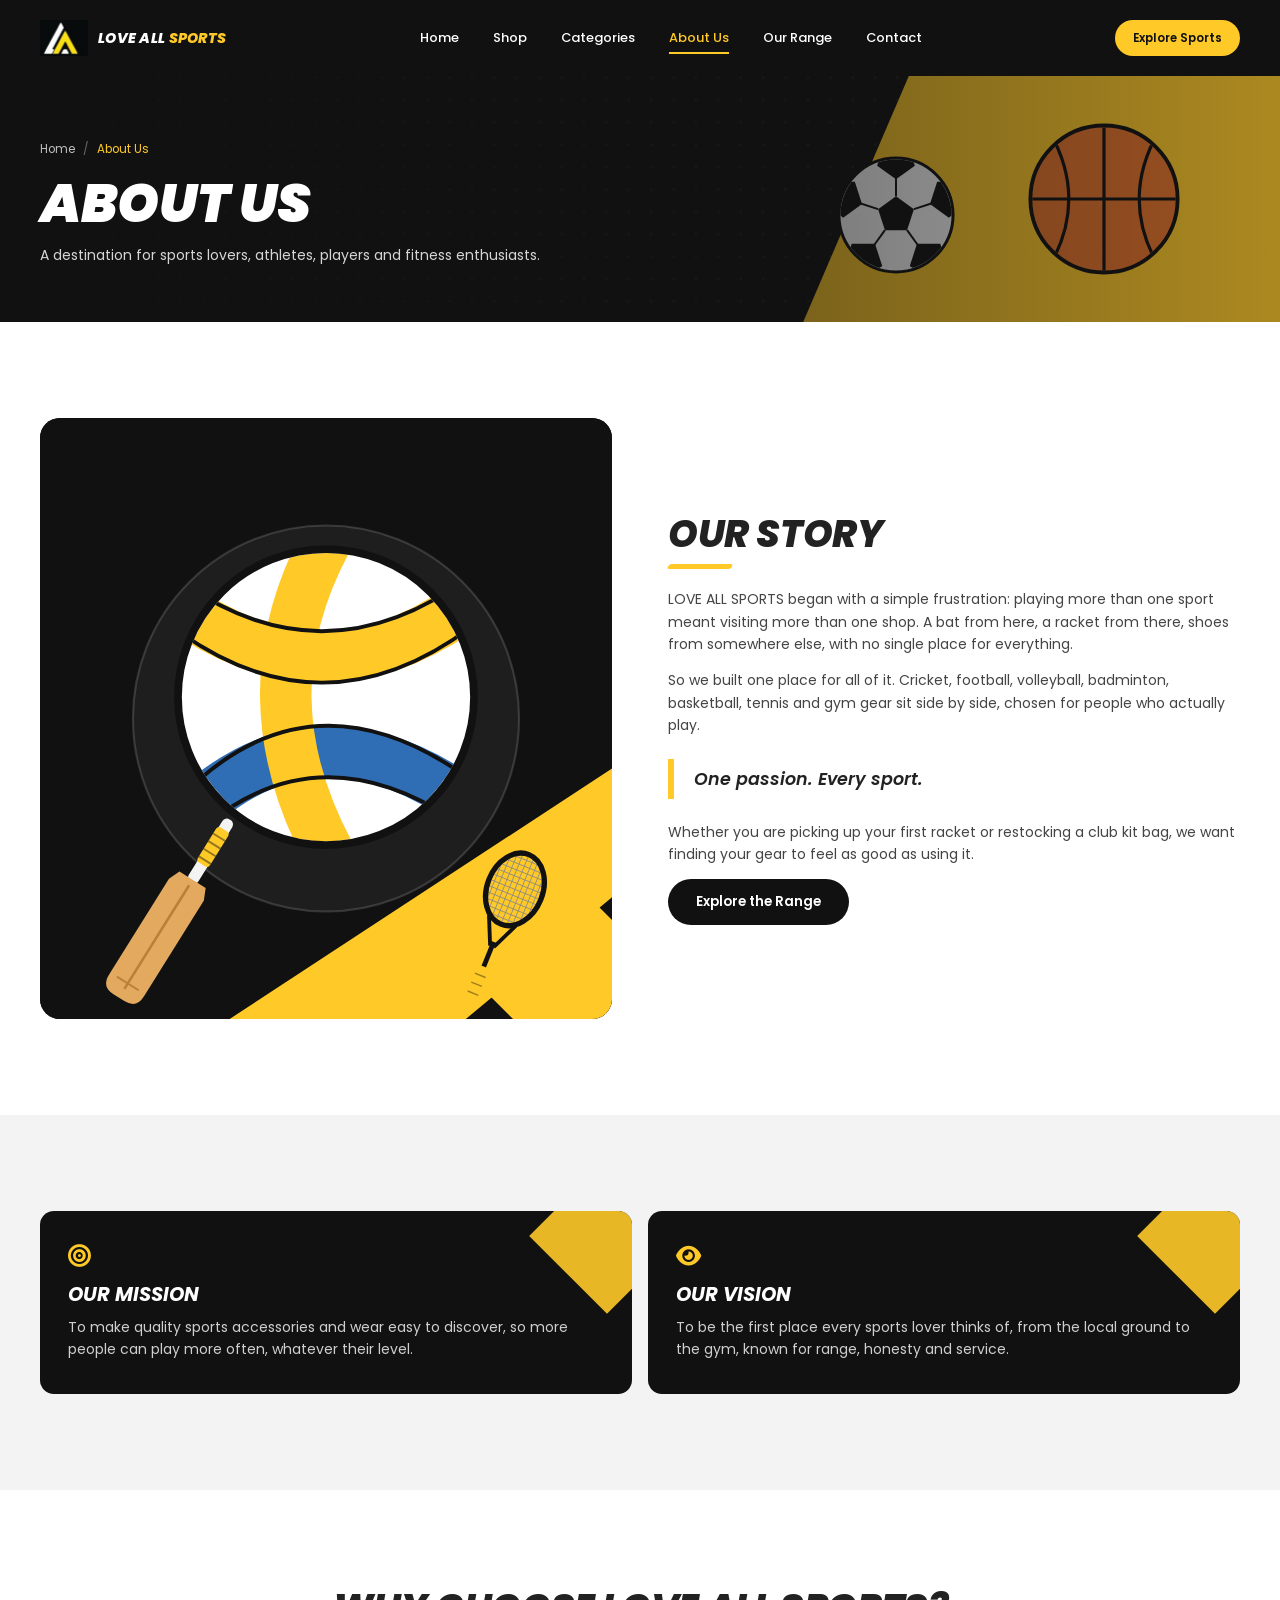
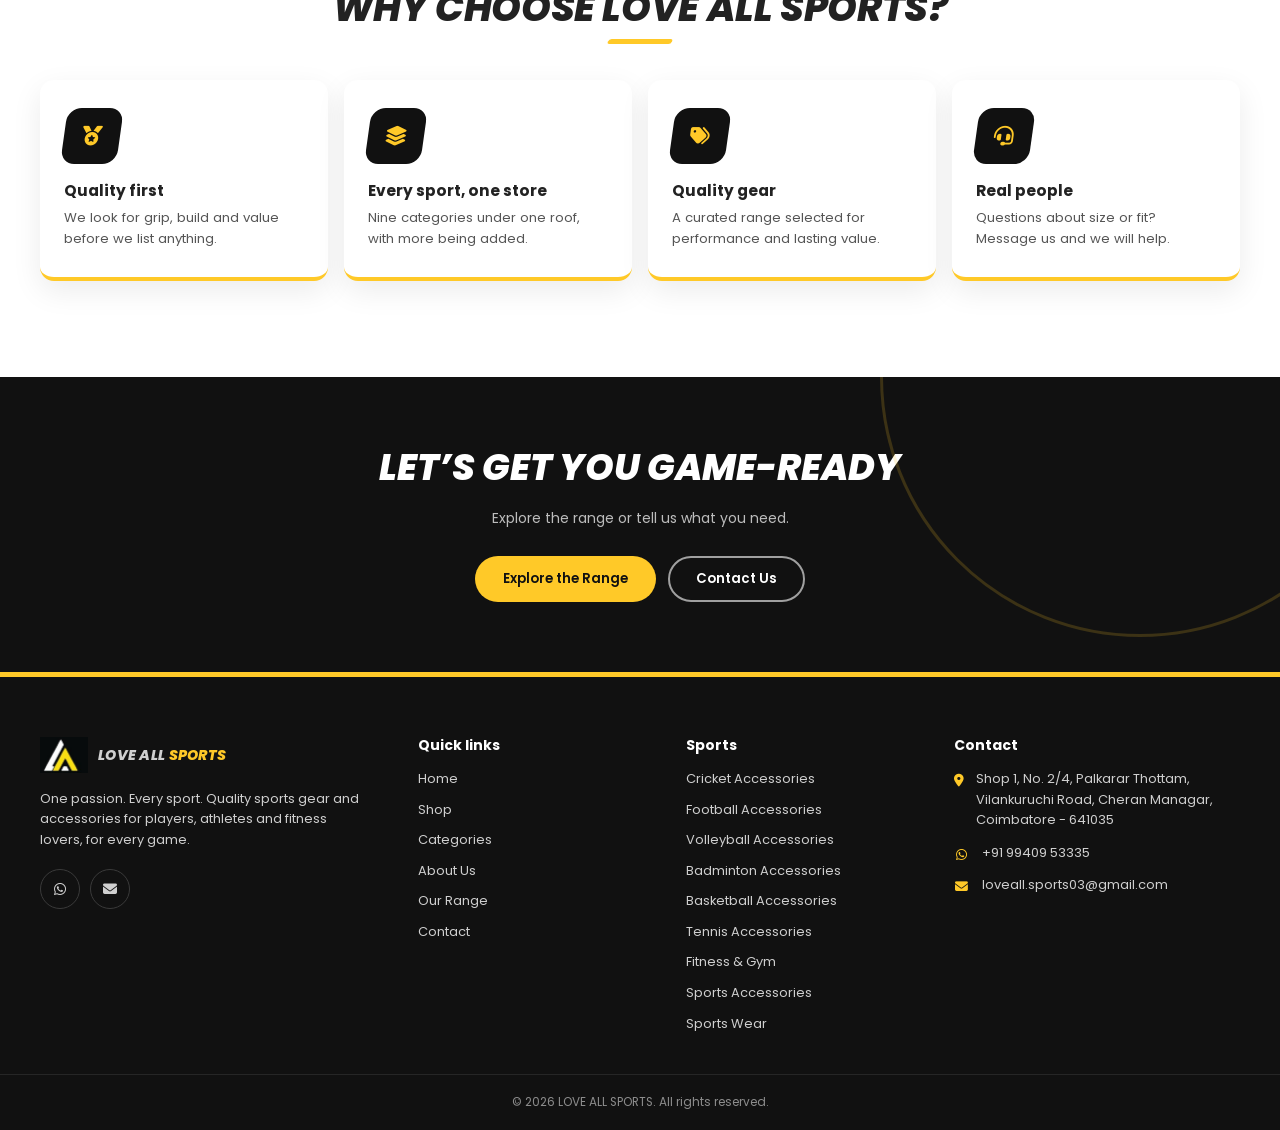
==== pages/about.html @ a9b95781 "first commit" ====
<!DOCTYPE html>
<html lang="en">
<head>
<meta charset="UTF-8">
<meta name="viewport" content="width=device-width, initial-scale=1, viewport-fit=cover">
<title>About Us | LOVE ALL SPORTS</title>
<meta name="description" content="LOVE ALL SPORTS is a destination for sports lovers, athletes and fitness enthusiasts. Learn our story, mission and vision.">
<meta name="theme-color" content="#111111">
<meta property="og:title" content="About Us | LOVE ALL SPORTS">
<meta property="og:description" content="LOVE ALL SPORTS is a destination for sports lovers, athletes and fitness enthusiasts. Learn our story, mission and vision.">
<meta property="og:type" content="website">
<link rel="icon" type="image/png" href="../assets/icons/favicon.png">
<link rel="preconnect" href="https://fonts.googleapis.com">
<link rel="preconnect" href="https://fonts.gstatic.com" crossorigin>
<link href="https://fonts.googleapis.com/css2?family=Poppins:ital,wght@0,400;0,500;0,600;0,700;0,800;0,900;1,700;1,800;1,900&display=swap" rel="stylesheet">
<link rel="stylesheet" href="https://cdnjs.cloudflare.com/ajax/libs/font-awesome/6.5.1/css/all.min.css" crossorigin="anonymous" referrerpolicy="no-referrer">
<link rel="stylesheet" href="../css/style.css">
<link rel="stylesheet" href="../css/pages.css">
<link rel="stylesheet" href="../css/responsive.css">
<script>document.documentElement.classList.add('js');</script>
</head>
<body data-root="../" data-page="about">
<a class="skip-link" href="#main">Skip to content</a>
<header class="site-header" id="header">
  <div class="container nav-wrap">
    <a class="logo" href="../index.html" aria-label="LOVE ALL SPORTS home"><img src="../assets/images/logo/logo-mark.png" alt="" width="48" height="36"><span class="logo-text">LOVE ALL <b>SPORTS</b></span></a>
    <nav class="main-nav" id="mainNav" aria-label="Main navigation"><ul>
      <li><a href="../index.html">Home</a></li>
      <li><a href="../pages/products.html">Shop</a></li>
      <li><a href="../pages/categories.html">Categories</a></li>
      <li><a href="../pages/about.html" class="active" aria-current="page">About Us</a></li>
      <li><a href="../index.html#offers">Our Range</a></li>
      <li><a href="../pages/contact.html">Contact</a></li>
    </ul></nav>
    <div class="nav-actions">
      <a class="btn btn-primary btn-sm nav-cta" href="../pages/products.html">Explore Sports</a>
      <button class="hamburger" id="navToggle" aria-label="Toggle menu" aria-expanded="false" aria-controls="mainNav"><span></span><span></span><span></span></button>
    </div>
  </div>
</header>
<main id="main">
<section class="page-banner">
  <div class="container">
    <ol class="breadcrumb" aria-label="Breadcrumb"><li><a href="../index.html">Home</a></li><li><span aria-current="page">About Us</span></li></ol>
    <h1>About Us</h1>
    <p>A destination for sports lovers, athletes, players and fitness enthusiasts.</p>
  </div>
</section>
<section class="section">
  <div class="container split">
    <div class="split-media reveal"><img src="../assets/images/banners/about.svg" alt="Sports accessories illustration" width="800" height="840"></div>
    <div class="split-text story reveal">
      <h2 class="section-title">Our story</h2>
      <p>LOVE ALL SPORTS began with a simple frustration: playing more than one sport meant visiting more than one shop. A bat from here, a racket from there, shoes from somewhere else, with no single place for everything.</p>
      <p>So we built one place for all of it. Cricket, football, volleyball, badminton, basketball, tennis and gym gear sit side by side, chosen for people who actually play.</p>
      <div class="pull-quote">One passion. Every sport.</div>
      <p>Whether you are picking up your first racket or restocking a club kit bag, we want finding your gear to feel as good as using it.</p>
      <a class="btn btn-dark" href="../pages/products.html">Explore the Range</a>
    </div>
  </div>
</section>

<section class="section section-gray">
  <div class="container">
    <div class="mv-grid">
      <div class="mv-card reveal"><i class="fa-solid fa-bullseye"></i><h3>Our mission</h3><p>To make quality sports accessories and wear easy to discover, so more people can play more often, whatever their level.</p></div>
      <div class="mv-card reveal"><i class="fa-solid fa-eye"></i><h3>Our vision</h3><p>To be the first place every sports lover thinks of, from the local ground to the gym, known for range, honesty and service.</p></div>
    </div>
  </div>
</section>

<section class="section">
  <div class="container">
    <div class="section-head center reveal"><h2 class="section-title">Why choose Love All Sports?</h2></div>
    <div class="why-grid">
      <div class="why-card reveal"><div class="why-icon"><i class="fa-solid fa-medal"></i></div><h3>Quality first</h3><p>We look for grip, build and value before we list anything.</p></div>
      <div class="why-card reveal"><div class="why-icon"><i class="fa-solid fa-layer-group"></i></div><h3>Every sport, one store</h3><p>Nine categories under one roof, with more being added.</p></div>
      <div class="why-card reveal"><div class="why-icon"><i class="fa-solid fa-tags"></i></div><h3>Quality gear</h3><p>A curated range selected for performance and lasting value.</p></div>
      <div class="why-card reveal"><div class="why-icon"><i class="fa-solid fa-headset"></i></div><h3>Real people</h3><p>Questions about size or fit? Message us and we will help.</p></div>
    </div>
  </div>
</section>
<section class="cta-band"><div class="container"><h2 class="reveal">Let&rsquo;s get you game-ready</h2><p class="reveal">Explore the range or tell us what you need.</p>
<div class="cta-actions reveal"><a class="btn btn-primary" href="../pages/products.html">Explore the Range</a><a class="btn btn-ghost" href="../pages/contact.html">Contact Us</a></div></div></section>
</main>
<footer class="site-footer">
  <div class="container footer-grid">
    <div>
      <a class="logo" href="../index.html" aria-label="LOVE ALL SPORTS home"><img src="../assets/images/logo/logo-mark.png" alt="" width="48" height="36"><span class="logo-text">LOVE ALL <b>SPORTS</b></span></a>
      <p style="margin-top:16px">One passion. Every sport. Quality sports gear and accessories for players, athletes and fitness lovers, for every game.</p>
      <div class="socials">
        <a href="#" data-whatsapp aria-label="WhatsApp"><i class="fa-brands fa-whatsapp"></i></a>
        <a href="mailto:loveall.sports03@gmail.com" aria-label="Email love all sports"><i class="fa-solid fa-envelope"></i></a>
      </div>
    </div>
    <div>
      <h4>Quick links</h4>
      <ul class="footer-links">
        <li><a href="../index.html">Home</a></li>
        <li><a href="../pages/products.html">Shop</a></li>
        <li><a href="../pages/categories.html">Categories</a></li>
        <li><a href="../pages/about.html">About Us</a></li>
        <li><a href="../index.html#offers">Our Range</a></li>
        <li><a href="../pages/contact.html">Contact</a></li>
      </ul>
    </div>
    <div>
      <h4>Sports</h4>
      <ul class="footer-links"><li><a href="../pages/products.html?cat=cricket">Cricket Accessories</a></li><li><a href="../pages/products.html?cat=football">Football Accessories</a></li><li><a href="../pages/products.html?cat=volleyball">Volleyball Accessories</a></li><li><a href="../pages/products.html?cat=badminton">Badminton Accessories</a></li><li><a href="../pages/products.html?cat=basketball">Basketball Accessories</a></li><li><a href="../pages/products.html?cat=tennis">Tennis Accessories</a></li><li><a href="../pages/products.html?cat=fitness">Fitness & Gym</a></li><li><a href="../pages/products.html?cat=accessories">Sports Accessories</a></li><li><a href="../pages/products.html?cat=sports-wear">Sports Wear</a></li></ul>
    </div>
    <div>
      <h4>Contact</h4>
      <ul class="contact-list">
        <li><i class="fa-solid fa-location-dot"></i><span>Shop 1, No. 2/4, Palkarar Thottam, Vilankuruchi Road, Cheran Managar, Coimbatore - 641035</span></li>
        <li><i class="fa-brands fa-whatsapp"></i><a href="#" data-whatsapp>+91 99409 53335</a></li>
        <li><i class="fa-solid fa-envelope"></i><a href="#" data-email>loveall.sports03@gmail.com</a></li>
      </ul>
    </div>
  </div>
  <div class="footer-bottom"><div class="container">&copy; <span data-year>2026</span> LOVE ALL SPORTS. All rights reserved.</div></div>
</footer>
<button class="to-top" id="toTop" aria-label="Back to top"><i class="fa-solid fa-arrow-up"></i></button>
<script src="../js/products.js"></script>
<script src="../js/main.js"></script>
</body>
</html>
---- css/style.css ----
/* =========================================================
   LOVE ALL SPORTS - base styles + reusable components
   Mobile-first. Wider layouts live in responsive.css
   ========================================================= */
:root {
  --yellow: #FFC928;
  --yellow-dark: #E6B000;
  --black: #111111;
  --black-2: #1B1B1B;
  --white: #FFFFFF;
  --gray: #F3F3F3;
  --text: #222222;
  --muted: #888888;
  --line: #E4E4E4;
  --radius: 14px;
  --radius-sm: 8px;
  --shadow: 0 10px 30px rgba(0, 0, 0, .08);
  --shadow-lg: 0 20px 50px rgba(0, 0, 0, .18);
  --header-h: 68px;
  --ease: cubic-bezier(.2, .7, .2, 1);
  --font: 'Poppins', 'Inter', system-ui, -apple-system, 'Segoe UI', Roboto, sans-serif;
}

*, *::before, *::after { box-sizing: border-box; }
html { font-size: 14px; scroll-behavior: smooth; scroll-padding-top: calc(var(--header-h) + 12px); -webkit-text-size-adjust: 100%; }
body { margin: 0; font-family: var(--font); color: var(--text); background: var(--white); line-height: 1.6; font-size: 1rem; overflow-x: hidden; }
img { max-width: 100%; display: block; height: auto; }
a { color: inherit; text-decoration: none; }
ul { list-style: none; margin: 0; padding: 0; }
button, input, select, textarea { font: inherit; color: inherit; }
button { cursor: pointer; border: 0; background: none; }
h1, h2, h3, h4 { line-height: 1.15; margin: 0 0 .5em; font-weight: 700; }
p { margin: 0 0 1em; }
:focus-visible { outline: 3px solid var(--yellow); outline-offset: 2px; }
.skip-link { position: absolute; left: -999px; top: 8px; background: var(--yellow); color: var(--black); padding: 8px 14px; border-radius: 6px; z-index: 300; font-weight: 600; }
.skip-link:focus { left: 8px; }
.container { width: 100%; max-width: 1240px; margin: 0 auto; padding: 0 20px; }
.sr-only { position: absolute; width: 1px; height: 1px; overflow: hidden; clip: rect(0 0 0 0); white-space: nowrap; }

/* ---------- Buttons ---------- */
.btn { display: inline-flex; align-items: center; justify-content: center; gap: 8px; padding: 13px 26px; border-radius: 999px; font-weight: 600; font-size: .95rem; transition: transform .25s var(--ease), background .25s, color .25s, box-shadow .25s, border-color .25s; white-space: nowrap; border: 2px solid transparent; line-height: 1.2; }
.btn:active { transform: scale(.97); }
.btn-primary { background: var(--yellow); color: var(--black); }
.btn-primary:hover { background: var(--black); color: var(--yellow); box-shadow: 0 8px 20px rgba(255, 201, 40, .35); transform: translateY(-2px); }
.btn-dark { background: var(--black); color: var(--white); }
.btn-dark:hover { background: var(--yellow); color: var(--black); transform: translateY(-2px); }
.btn-outline { border-color: var(--black); color: var(--black); background: transparent; }
.btn-outline:hover { background: var(--black); color: var(--yellow); }
.btn-ghost { border-color: rgba(255, 255, 255, .6); color: var(--white); }
.btn-ghost:hover { background: var(--white); color: var(--black); border-color: var(--white); }
.btn-sm { padding: 9px 16px; font-size: .84rem; }
.btn-block { width: 100%; }
.btn[disabled] { opacity: .5; pointer-events: none; }

/* ---------- Header / nav ---------- */
.site-header { position: sticky; top: 0; z-index: 100; background: var(--black); color: var(--white); height: var(--header-h); transition: box-shadow .3s, background .3s; }
.site-header.scrolled { box-shadow: 0 8px 24px rgba(0, 0, 0, .35); background: rgba(17, 17, 17, .96); backdrop-filter: blur(8px); }
.nav-wrap { display: flex; align-items: center; justify-content: space-between; height: var(--header-h); gap: 12px; }
.logo { display: flex; align-items: center; gap: 10px; flex-shrink: 0; }
.logo img { width: 48px; height: 36px; }
.logo-text { font-weight: 800; font-style: italic; letter-spacing: .02em; font-size: 1.02rem; line-height: 1; white-space: nowrap; }
.logo-text b { color: var(--yellow); font-weight: 800; }
.main-nav { position: fixed; inset: var(--header-h) 0 auto 0; background: var(--black); padding: 8px 20px 24px; border-top: 1px solid #2a2a2a; transform: translateY(-12px); opacity: 0; visibility: hidden; transition: all .3s var(--ease); max-height: calc(100vh - var(--header-h)); overflow-y: auto; }
.main-nav.open { transform: none; opacity: 1; visibility: visible; }
.main-nav a { display: block; padding: 14px 4px; font-weight: 500; border-bottom: 1px solid #262626; position: relative; transition: color .2s; }
.main-nav a:hover, .main-nav a.active { color: var(--yellow); }
.nav-actions { display: flex; align-items: center; gap: 8px; }
.nav-cta { display: none; }
.icon-btn { position: relative; width: 42px; height: 42px; border-radius: 50%; display: grid; place-items: center; color: var(--white); font-size: 1.1rem; transition: background .2s, color .2s; }
.icon-btn:hover { background: var(--yellow); color: var(--black); }
.cart-count { position: absolute; top: 0; right: 0; min-width: 19px; height: 19px; padding: 0 5px; border-radius: 999px; background: var(--yellow); color: var(--black); font-size: .7rem; font-weight: 700; display: grid; place-items: center; transition: transform .3s; }
.cart-count.bump { animation: bump .45s var(--ease); }
@keyframes bump { 40% { transform: scale(1.5); } }
.hamburger { width: 42px; height: 42px; display: grid; place-content: center; gap: 5px; border-radius: 50%; }
.hamburger span { display: block; width: 22px; height: 2px; background: var(--white); border-radius: 2px; transition: transform .3s, opacity .3s; }
.hamburger[aria-expanded="true"] span:nth-child(1) { transform: translateY(7px) rotate(45deg); }
.hamburger[aria-expanded="true"] span:nth-child(2) { opacity: 0; }
.hamburger[aria-expanded="true"] span:nth-child(3) { transform: translateY(-7px) rotate(-45deg); }

/* ---------- Section heads ---------- */
.section { padding: 80px 0; }
.section-gray { background: var(--gray); }
.section-dark { background: var(--black); color: var(--white); }
.section-head { max-width: 640px; margin-bottom: 36px; }
.section-head.center { margin-left: auto; margin-right: auto; text-align: center; }
.section-title { font-size: clamp(1.8rem, 5vw, 2.7rem); font-weight: 800; font-style: italic; letter-spacing: -.01em; text-transform: uppercase; position: relative; padding-bottom: 14px; }
.section-title::after { content: ""; position: absolute; left: 0; bottom: 0; width: 64px; height: 5px; background: var(--yellow); border-radius: 3px; transform: skewX(-25deg); }
.center .section-title::after { left: 50%; margin-left: -32px; }
.section-sub { color: var(--muted); margin: 0; }
.section-dark .section-sub { color: #bdbdbd; }

/* ---------- Product card ---------- */
.product-grid { display: grid; grid-template-columns: repeat(2, 1fr); gap: 14px; }
.product-card { background: var(--white); border-radius: var(--radius); overflow: hidden; border: 1px solid var(--line); display: flex; flex-direction: column; transition: transform .35s var(--ease), box-shadow .35s var(--ease), border-color .35s; }
.product-card:hover { transform: translateY(-6px); box-shadow: var(--shadow-lg); border-color: var(--yellow); }
.pc-media { position: relative; background: var(--gray); aspect-ratio: 1 / 1; overflow: hidden; cursor: pointer; }
.pc-media img { width: 100%; height: 100%; object-fit: cover; transition: transform .5s var(--ease); }
.product-card:hover .pc-media img { transform: scale(1.07); }
.badge { position: absolute; top: 10px; left: 10px; background: var(--black); color: var(--yellow); font-size: .72rem; font-weight: 700; padding: 4px 10px; border-radius: 999px; z-index: 2; }
.badge.new { left: auto; right: 10px; background: var(--yellow); color: var(--black); }
.pc-body { padding: 14px; display: flex; flex-direction: column; gap: 6px; flex: 1; }
.pc-cat { font-size: .74rem; font-weight: 600; color: var(--muted); }
.pc-name { font-size: .95rem; font-weight: 600; margin: 0; line-height: 1.3; }
.stars { color: var(--yellow-dark); font-size: .75rem; display: flex; gap: 2px; align-items: center; }
.stars small { color: var(--muted); margin-left: 6px; font-size: .74rem; }
.price { display: flex; align-items: baseline; gap: 8px; flex-wrap: wrap; margin-top: auto; padding-top: 4px; }
.price strong { font-size: 1.12rem; font-weight: 700; }
.price s { color: var(--muted); font-size: .85rem; }
.pc-actions { display: grid; gap: 8px; margin-top: 8px; }

/* ---------- Cart drawer ---------- */
.overlay { position: fixed; inset: 0; background: rgba(0, 0, 0, .6); opacity: 0; visibility: hidden; transition: opacity .3s; z-index: 150; }
.overlay.show { opacity: 1; visibility: visible; }
.drawer { position: fixed; top: 0; right: 0; bottom: 0; width: min(420px, 100%); background: var(--white); z-index: 160; transform: translateX(100%); transition: transform .4s var(--ease); display: flex; flex-direction: column; box-shadow: var(--shadow-lg); }
.drawer.open { transform: none; }
.drawer-head { display: flex; align-items: center; justify-content: space-between; padding: 18px 20px; background: var(--black); color: var(--white); }
.drawer-head h2 { margin: 0; font-size: 1.1rem; }
.drawer-head .icon-btn { width: 36px; height: 36px; }
.drawer-body { flex: 1; overflow-y: auto; padding: 8px 20px; }
.drawer-foot { padding: 16px 20px 20px; border-top: 1px solid var(--line); background: var(--gray); }
.cart-row { display: grid; grid-template-columns: 72px 1fr; gap: 14px; padding: 16px 0; border-bottom: 1px solid var(--line); }
.cart-row img { width: 72px; height: 72px; border-radius: 10px; object-fit: cover; background: var(--gray); }
.cart-row h4 { font-size: .9rem; margin: 0 0 4px; font-weight: 600; }
.cart-row .meta { display: flex; align-items: center; justify-content: space-between; gap: 8px; flex-wrap: wrap; }
.qty { display: inline-flex; align-items: center; border: 1px solid var(--line); border-radius: 999px; overflow: hidden; background: var(--white); }
.qty button { width: 32px; height: 32px; font-weight: 700; transition: background .2s; }
.qty button:hover { background: var(--yellow); }
.qty span { min-width: 30px; text-align: center; font-weight: 600; font-size: .9rem; }
.remove-btn { color: var(--muted); font-size: .8rem; transition: color .2s; }
.remove-btn:hover { color: #c0392b; }
.line-total { font-weight: 700; }
.subtotal-row { display: flex; justify-content: space-between; font-weight: 700; font-size: 1.1rem; margin-bottom: 4px; }
.small-note { font-size: .8rem; color: var(--muted); margin: 0 0 12px; }
.empty-state { text-align: center; padding: 48px 12px; color: var(--muted); }
.empty-state i { font-size: 2.6rem; color: var(--yellow); margin-bottom: 14px; }
.empty-state h3 { color: var(--text); }

/* ---------- Modal ---------- */
.modal { position: fixed; inset: 0; z-index: 170; display: grid; place-items: center; padding: 16px; opacity: 0; visibility: hidden; transition: opacity .3s, visibility .3s; }
.modal.open { opacity: 1; visibility: visible; }
.modal-backdrop { position: absolute; inset: 0; background: rgba(0, 0, 0, .7); }
.modal-card { position: relative; background: var(--white); border-radius: 18px; width: min(920px, 100%); max-height: 92vh; overflow-y: auto; transform: translateY(24px) scale(.98); transition: transform .35s var(--ease); display: grid; }
.modal.open .modal-card { transform: none; }
.modal-close { position: absolute; top: 12px; right: 12px; width: 38px; height: 38px; border-radius: 50%; background: var(--black); color: var(--white); z-index: 3; display: grid; place-items: center; transition: background .2s, color .2s; }
.modal-close:hover { background: var(--yellow); color: var(--black); }
.modal-media { background: var(--gray); aspect-ratio: 1 / 1; }
.modal-media img { width: 100%; height: 100%; object-fit: cover; }
.modal-info { padding: 24px 22px 28px; }
.modal-info h2 { font-size: 1.5rem; margin: 6px 0 10px; }
.modal-info .price strong { font-size: 1.6rem; }
.feature-list { margin: 14px 0 20px; display: grid; gap: 8px; }
.feature-list li { display: flex; gap: 10px; align-items: center; font-size: .92rem; }
.feature-list i { color: var(--yellow-dark); }
.modal-buy { display: flex; gap: 12px; flex-wrap: wrap; align-items: center; }

/* ---------- Toast ---------- */
.toast-wrap { position: fixed; left: 50%; bottom: 22px; transform: translateX(-50%); z-index: 400; display: grid; gap: 8px; width: max-content; max-width: calc(100% - 32px); }
.toast { background: var(--black); color: var(--white); padding: 12px 18px; border-radius: 999px; font-size: .9rem; display: flex; gap: 10px; align-items: center; box-shadow: var(--shadow-lg); animation: toastIn .4s var(--ease); border-left: 4px solid var(--yellow); }
.toast i { color: var(--yellow); }
.toast.out { opacity: 0; transform: translateY(10px); transition: all .3s; }
@keyframes toastIn { from { opacity: 0; transform: translateY(16px); } }

/* ---------- Back to top ---------- */
.to-top { position: fixed; right: 16px; bottom: 18px; width: 46px; height: 46px; border-radius: 50%; background: var(--yellow); color: var(--black); display: grid; place-items: center; box-shadow: var(--shadow-lg); opacity: 0; visibility: hidden; transform: translateY(14px); transition: all .3s var(--ease); z-index: 90; }
.to-top.show { opacity: 1; visibility: visible; transform: none; }
.to-top:hover { background: var(--black); color: var(--yellow); }

/* ---------- Footer ---------- */
.site-footer { background: var(--black); color: #cfcfcf; padding-top: 60px; border-top: 5px solid var(--yellow); }
.footer-grid { display: grid; gap: 34px; padding-bottom: 40px; }
.site-footer h4 { color: var(--white); font-size: 1rem; margin-bottom: 16px; }
.site-footer p { font-size: .92rem; }
.footer-links { display: grid; gap: 10px; font-size: .92rem; }
.footer-links a { transition: color .2s, padding-left .2s; }
.footer-links a:hover { color: var(--yellow); padding-left: 4px; }
.contact-list { display: grid; gap: 12px; font-size: .92rem; }
.contact-list li { display: flex; gap: 12px; align-items: flex-start; }
.contact-list i { color: var(--yellow); margin-top: 5px; width: 16px; text-align: center; }
.socials { display: flex; gap: 10px; margin-top: 18px; flex-wrap: wrap; }
.socials a { width: 40px; height: 40px; border-radius: 50%; border: 1px solid #3a3a3a; display: grid; place-items: center; transition: all .25s; }
.socials a:hover { background: var(--yellow); color: var(--black); border-color: var(--yellow); transform: translateY(-3px); }
.footer-bottom { border-top: 1px solid #262626; padding: 18px 0; font-size: .85rem; text-align: center; color: #8c8c8c; }

/* ---------- Scroll reveal ---------- */
.js .reveal { opacity: 0; transform: translateY(26px); transition: opacity .7s var(--ease), transform .7s var(--ease); }
.js .reveal.in { opacity: 1; transform: none; }

/* Centered two-second logo intro before showing the page */
.js body::before,
.js body::after { content: ""; position: fixed; pointer-events: none; }
.js body::before { inset: 0; z-index: 9998; background: #070b0b; animation: intro-screen 2s ease forwards; }
.js body::after {
  z-index: 9999;
  top: 50%;
  left: 50%;
  width: 156px;
  height: 118px;
  background: url("../assets/images/logo/logo-mark.png") center / contain no-repeat;
  animation: intro-mark 2s cubic-bezier(.2, .7, .2, 1) forwards;
}
@keyframes intro-screen {
  0%, 82% { opacity: 1; visibility: visible; }
  100% { opacity: 0; visibility: hidden; }
}
@keyframes intro-mark {
  0% { opacity: 0; transform: translate(-50%, -50%) scale(.62) rotate(-10deg); }
  24% { opacity: 1; transform: translate(-50%, -50%) scale(1.08) rotate(2deg); }
  40%, 78% { opacity: 1; transform: translate(-50%, -50%) scale(1) rotate(0); }
  100% { opacity: 0; transform: translate(-50%, -50%) scale(1.06) rotate(0); }
}

@media (prefers-reduced-motion: reduce) {
  html { scroll-behavior: auto; }
  *, *::before, *::after { animation-duration: .01ms !important; transition-duration: .01ms !important; }
  .js .reveal { opacity: 1; transform: none; }
  .js body::before, .js body::after { display: none; }
}
---- css/pages.css ----
/* =========================================================
   LOVE ALL SPORTS - page / section styles (mobile-first)
   ========================================================= */

/* ---------- Hero ---------- */
.hero { position: relative; min-height: calc(100vh - var(--header-h)); min-height: calc(100svh - var(--header-h)); display: flex; align-items: center; background: var(--black); color: var(--white); overflow: hidden; }
.hero-bg { position: absolute; inset: 0; background: url("../assets/images/banners/hero.svg") 70% center / cover no-repeat; transform: scale(1.06); animation: heroZoom 2.2s var(--ease) forwards; }
.hero::before { content: ""; position: absolute; inset: 0; z-index: 1; background: linear-gradient(90deg, rgba(17, 17, 17, .94) 0%, rgba(17, 17, 17, .78) 55%, rgba(17, 17, 17, .35) 100%); }
.hero-inner { position: relative; z-index: 2; padding-top: 56px; padding-bottom: 96px; }
.hero-title { font-size: clamp(2.7rem, 11.5vw, 6.4rem); font-weight: 900; font-style: italic; text-transform: uppercase; line-height: .95; letter-spacing: -.02em; margin: 0 0 22px; }
.hero-title span { display: block; opacity: 0; transform: translateX(-40px) skewX(-6deg); animation: slideIn .8s var(--ease) forwards; }
.hero-title span:nth-child(2) { color: var(--yellow); animation-delay: .22s; }
.hero-text { max-width: 520px; font-size: 1.05rem; color: #dcdcdc; opacity: 0; animation: fadeUp .8s var(--ease) .55s forwards; }
.hero-cta { display: flex; flex-wrap: wrap; gap: 12px; margin-top: 28px; opacity: 0; animation: fadeUp .8s var(--ease) .75s forwards; }
@keyframes slideIn { to { opacity: 1; transform: none; } }
@keyframes fadeUp { from { opacity: 0; transform: translateY(20px); } to { opacity: 1; transform: none; } }
@keyframes heroZoom { to { transform: scale(1); } }

.ticker { background: var(--yellow); color: var(--black); overflow: hidden; border-block: 3px solid var(--black); }
.ticker-track { display: flex; width: max-content; animation: ticker 32s linear infinite; }
.ticker-track span { padding: 12px 28px; font-weight: 800; font-style: italic; text-transform: uppercase; font-size: .95rem; white-space: nowrap; }
.ticker-track span::after { content: "/"; margin-left: 56px; opacity: .45; }
@keyframes ticker { to { transform: translateX(-50%); } }

/* ---------- Category cards ---------- */
.cat-grid { display: grid; grid-template-columns: repeat(2, 1fr); gap: 14px; }
.cat-card { position: relative; border-radius: var(--radius); overflow: hidden; aspect-ratio: 4 / 5; background: var(--black); color: var(--white); display: flex; flex-direction: column; justify-content: flex-end; isolation: isolate; }
.cat-card img { position: absolute; inset: 0; width: 100%; height: 100%; object-fit: cover; z-index: -2; transition: transform .6s var(--ease); }
.cat-card::after { content: ""; position: absolute; inset: 0; z-index: -1; background: linear-gradient(0deg, rgba(0, 0, 0, .88) 0%, rgba(0, 0, 0, .05) 60%); transition: background .4s; }
.cat-card:hover img { transform: scale(1.08) rotate(1deg); }
.cat-card:hover::after { background: linear-gradient(0deg, rgba(17, 17, 17, .95) 0%, rgba(255, 201, 40, .18) 100%); }
.cat-info { padding: 14px; }
.cat-info h3 { font-size: 1.05rem; margin: 0 0 4px; }
.cat-info p { font-size: .8rem; color: #cfcfcf; margin: 0 0 10px; display: none; }
.cat-btn { display: inline-flex; align-items: center; gap: 8px; background: var(--yellow); color: var(--black); font-weight: 600; font-size: .78rem; padding: 8px 14px; border-radius: 999px; transition: gap .25s, background .25s, color .25s; }
.cat-card:hover .cat-btn { gap: 14px; background: var(--white); }
.cat-count { position: absolute; top: 12px; left: 12px; background: rgba(17, 17, 17, .8); color: var(--yellow); font-size: .72rem; font-weight: 700; padding: 4px 10px; border-radius: 999px; }

/* ---------- Tabs ---------- */
.tabs { display: flex; gap: 8px; overflow-x: auto; padding: 4px 2px 14px; margin-bottom: 18px; scrollbar-width: none; }
.tabs::-webkit-scrollbar { display: none; }
.tab { flex-shrink: 0; padding: 10px 20px; border-radius: 999px; background: var(--gray); font-weight: 600; font-size: .88rem; transition: all .25s; border: 2px solid transparent; }
.tab:hover { border-color: var(--yellow); }
.tab.active { background: var(--black); color: var(--yellow); }
.center-cta { text-align: center; margin-top: 34px; }

/* ---------- Why choose us ---------- */
.why-grid { display: grid; gap: 16px; }
.why-card { background: var(--white); border-radius: var(--radius); padding: 28px 24px; border-bottom: 4px solid var(--yellow); box-shadow: var(--shadow); transition: transform .3s var(--ease); }
.why-card:hover { transform: translateY(-6px); }
.why-icon { width: 56px; height: 56px; border-radius: 14px; background: var(--black); color: var(--yellow); display: grid; place-items: center; font-size: 1.4rem; margin-bottom: 18px; transform: skewX(-8deg); }
.why-card h3 { font-size: 1.1rem; }
.why-card p { color: #555; margin: 0; font-size: .94rem; }

/* ---------- Offers ---------- */
.offer-banner { position: relative; border-radius: 20px; overflow: hidden; background: var(--black) url("../assets/images/banners/offer.svg") center / cover no-repeat; color: var(--white); padding: 44px 26px; display: grid; gap: 22px; }
.offer-banner h2 { font-size: clamp(2rem, 7vw, 3.6rem); font-weight: 900; font-style: italic; text-transform: uppercase; margin: 0; line-height: 1; }
.offer-banner h2 em { font-style: italic; color: var(--yellow); }
.offer-banner p { max-width: 460px; color: #d6d6d6; margin: 0; }
.offer-list { display: grid; gap: 10px; margin-top: 20px; }
.offer-list li { display: flex; gap: 10px; align-items: center; font-weight: 500; }
.offer-list i { color: var(--yellow); }
.offer-discount { align-self: center; justify-self: start; background: var(--black); color: var(--yellow); border-radius: 18px; padding: 18px 26px; text-align: center; border: 3px solid var(--black); transform: rotate(-3deg); }
.offer-discount strong { display: block; font-size: 3.2rem; font-weight: 900; line-height: 1; }
.offer-discount > span { font-weight: 600; color: var(--white); font-size: .9rem; }
.subhead { display: flex; align-items: end; justify-content: space-between; gap: 12px; margin: 56px 0 20px; flex-wrap: wrap; }
.subhead h3 { font-size: 1.5rem; font-weight: 800; font-style: italic; text-transform: uppercase; margin: 0; }
.link-arrow { font-weight: 600; font-size: .9rem; display: inline-flex; gap: 8px; align-items: center; border-bottom: 2px solid var(--yellow); padding-bottom: 2px; transition: gap .25s; }
.link-arrow:hover { gap: 14px; }

/* ---------- About preview / about page ---------- */
.split { display: grid; gap: 34px; align-items: center; }
.split-media { position: relative; border-radius: 20px; overflow: hidden; background: var(--black); }
.split-media img { width: 100%; aspect-ratio: 4 / 4.2; object-fit: cover; }
.split-media::after { content: ""; position: absolute; right: -40px; bottom: -40px; width: 140px; height: 140px; background: var(--yellow); transform: rotate(45deg); }
.split-text p { color: #444; }
.check-list { display: grid; gap: 10px; margin: 18px 0 26px; }
.check-list li { display: flex; gap: 12px; align-items: flex-start; }
.check-list i { color: var(--black); background: var(--yellow); width: 22px; height: 22px; border-radius: 50%; display: grid; place-items: center; font-size: .65rem; flex-shrink: 0; margin-top: 3px; }

.cta-band { background: var(--black); color: var(--white); text-align: center; padding: 70px 0; position: relative; overflow: hidden; }
.cta-band::before { content: ""; position: absolute; width: 520px; height: 520px; border-radius: 50%; border: 3px solid var(--yellow); opacity: .18; top: -260px; right: -120px; }
.cta-band h2 { font-size: clamp(1.7rem, 5vw, 2.6rem); font-weight: 800; font-style: italic; text-transform: uppercase; }
.cta-band p { color: #bdbdbd; max-width: 560px; margin: 0 auto 26px; }
.cta-actions { display: flex; gap: 12px; justify-content: center; flex-wrap: wrap; position: relative; }

/* ---------- Inner page banner ---------- */
.page-banner { background: var(--black) url("../assets/images/banners/page-banner.svg") center / cover no-repeat; color: var(--white); padding: 64px 0 56px; position: relative; }
.page-banner::before { content: ""; position: absolute; inset: 0; background: linear-gradient(90deg, rgba(17, 17, 17, .9), rgba(17, 17, 17, .35)); }
.page-banner .container { position: relative; }
.page-banner h1 { font-size: clamp(2.1rem, 7vw, 3.8rem); font-weight: 900; font-style: italic; text-transform: uppercase; margin: 0 0 10px; }
.page-banner p { color: #d6d6d6; max-width: 520px; margin: 0; }
.breadcrumb { display: flex; gap: 8px; list-style: none; padding: 0; margin: 0 0 14px; font-size: .84rem; color: #bdbdbd; flex-wrap: wrap; }
.breadcrumb a:hover { color: var(--yellow); }
.breadcrumb li + li::before { content: "/"; margin-right: 8px; opacity: .5; }
.breadcrumb [aria-current] { color: var(--yellow); }

/* ---------- Products page ---------- */
.products-section { padding: 48px 0 80px; }
.shop-tools { background: var(--white); border: 1px solid var(--line); border-radius: var(--radius); padding: 16px; box-shadow: var(--shadow); display: grid; gap: 12px; margin-top: 0; position: relative; z-index: 3; }
.field { display: grid; gap: 6px; }
.field label { font-size: .78rem; font-weight: 600; color: #555; }
.input, .select, .textarea { width: 100%; padding: 12px 14px; border: 1.5px solid var(--line); border-radius: 10px; background: var(--white); transition: border-color .2s, box-shadow .2s; }
.input:focus, .select:focus, .textarea:focus { outline: none; border-color: var(--yellow); box-shadow: 0 0 0 4px rgba(255, 201, 40, .25); }
.search-box { position: relative; }
.search-box i { position: absolute; left: 14px; top: 50%; transform: translateY(-50%); color: var(--muted); }
.search-box .input { padding-left: 40px; }
.chips { display: flex; gap: 8px; overflow-x: auto; padding: 22px 2px 8px; scrollbar-width: none; }
.chips::-webkit-scrollbar { display: none; }
.chip { flex-shrink: 0; padding: 8px 16px; border-radius: 999px; border: 1.5px solid var(--line); font-size: .84rem; font-weight: 500; background: var(--white); transition: all .2s; }
.chip:hover { border-color: var(--black); }
.chip.active { background: var(--black); color: var(--yellow); border-color: var(--black); }
.results-bar { display: flex; justify-content: space-between; align-items: center; gap: 12px; flex-wrap: wrap; margin: 18px 0 28px; font-size: .92rem; color: #555; }
.results-bar button { font-weight: 600; text-decoration: underline; text-underline-offset: 3px; }
.results-bar button:hover { color: var(--yellow-dark); }
.no-results { grid-column: 1 / -1; }

/* ---------- Categories page ---------- */
.cat-page-grid { display: grid; gap: 16px; }
.cat-page-grid .cat-card { aspect-ratio: 16 / 10; }
.cat-page-grid .cat-info p { display: block; }
.cat-page-grid .cat-info { padding: 20px; }
.cat-page-grid .cat-info h3 { font-size: 1.3rem; }

/* ---------- About page ---------- */
.mv-grid { display: grid; gap: 16px; }
.mv-card { background: var(--black); color: var(--white); border-radius: var(--radius); padding: 34px 28px; position: relative; overflow: hidden; }
.mv-card::after { content: ""; position: absolute; right: -30px; top: -30px; width: 110px; height: 110px; background: var(--yellow); transform: rotate(45deg); opacity: .9; }
.mv-card i { color: var(--yellow); font-size: 1.6rem; margin-bottom: 16px; display: block; position: relative; z-index: 1; }
.mv-card h3 { font-size: 1.4rem; font-style: italic; text-transform: uppercase; }
.mv-card p { color: #cfcfcf; margin: 0; }
.story p { color: #444; }
.pull-quote { border-left: 6px solid var(--yellow); padding: 6px 0 6px 20px; font-size: 1.25rem; font-weight: 600; font-style: italic; margin: 22px 0; }

/* ---------- Contact page ---------- */
.contact-grid { display: grid; gap: 28px; }
.info-cards { display: grid; gap: 14px; }
.info-card { display: flex; gap: 16px; align-items: flex-start; padding: 18px; border: 1px solid var(--line); border-radius: var(--radius); background: var(--white); transition: border-color .25s, transform .25s; }
.info-card:hover { border-color: var(--yellow); transform: translateX(4px); }
.info-card i.ic { width: 46px; height: 46px; border-radius: 12px; background: var(--black); color: var(--yellow); display: grid; place-items: center; flex-shrink: 0; }
.info-card h4 { margin: 0 0 2px; font-size: 1rem; }
.info-card p { margin: 0; color: #555; font-size: .92rem; }
.form-card { background: var(--white); border-radius: 18px; padding: 24px 20px; box-shadow: var(--shadow); border-top: 5px solid var(--yellow); }
.form-grid { display: grid; gap: 14px; }
.field .err { color: #c0392b; font-size: .78rem; min-height: 1em; }
.field.invalid .input, .field.invalid .textarea { border-color: #c0392b; }
.form-status { margin-top: 14px; padding: 12px 14px; border-radius: 10px; font-size: .9rem; display: none; }
.form-status.show { display: block; }
.form-status.ok { background: #fff7dc; border: 1px solid var(--yellow); }
.form-status.bad { background: #fdecea; border: 1px solid #e5a29b; }
.btn-whatsapp { background: #25D366; color: #fff; }
.btn-whatsapp:hover { background: #1da851; transform: translateY(-2px); }
.map-box { margin-top: 40px; border-radius: 18px; overflow: hidden; border: 2px dashed #cfcfcf; background: var(--gray); min-height: 280px; display: grid; place-items: center; text-align: center; padding: 24px; color: #555; }
.map-box i { font-size: 2.4rem; color: var(--yellow-dark); margin-bottom: 10px; }
.map-box iframe { width: 100%; height: 100%; min-height: 320px; border: 0; }
.note-box { font-size: .82rem; color: #666; margin-top: 12px; }

/* ---------- Cart page ---------- */
.cart-layout { display: grid; gap: 24px; align-items: start; }
.cart-list { background: var(--white); border: 1px solid var(--line); border-radius: var(--radius); padding: 4px 18px; }
.cart-list .cart-row { grid-template-columns: 84px 1fr; }
.cart-list .cart-row img { width: 84px; height: 84px; }
.summary-card { background: var(--black); color: var(--white); border-radius: var(--radius); padding: 24px; position: sticky; top: calc(var(--header-h) + 16px); }
.summary-card h3 { margin-bottom: 18px; }
.summary-line { display: flex; justify-content: space-between; padding: 10px 0; border-bottom: 1px solid #2c2c2c; color: #cfcfcf; font-size: .94rem; }
.summary-line.total { color: var(--white); font-weight: 700; font-size: 1.2rem; border: 0; padding-top: 16px; }
.summary-line.total span:last-child { color: var(--yellow); }
.summary-card .btn { margin-top: 14px; }
.summary-card .small-note { color: #9a9a9a; margin-top: 12px; }
.order-summary-mini { background: var(--gray); border-radius: 10px; padding: 12px 14px; font-size: .88rem; margin: 6px 0 16px; max-height: 150px; overflow-y: auto; }
.order-summary-mini div { display: flex; justify-content: space-between; gap: 10px; padding: 3px 0; }
---- css/responsive.css ----
/* =========================================================
   LOVE ALL SPORTS - responsive enhancements
   Base styles target phones; these layers add space for larger screens.
   ========================================================= */

/* Small phones */
@media (max-width: 380px) {
  .logo-text { font-size: .88rem; }
  .logo img { width: 40px; height: 30px; }
  .container { padding: 0 16px; }
  .pc-actions .btn { font-size: .78rem; padding: 9px 8px; }
}

/* Compact footer columns on phones */
@media (max-width: 599px) {
  .footer-grid { grid-template-columns: repeat(2, minmax(0, 1fr)); gap: 28px 20px; }
  .footer-grid > :first-child,
  .footer-grid > :last-child { grid-column: 1 / -1; }
}

/* Large phones / small tablets */
@media (min-width: 600px) {
  .product-grid { gap: 18px; }
  .pc-actions { grid-template-columns: 1fr 1fr; }
  .cat-info p { display: block; }
  .why-grid { grid-template-columns: repeat(2, 1fr); }
  .shop-tools { grid-template-columns: repeat(2, 1fr); }
  .shop-tools .field.wide { grid-column: 1 / -1; }
  .form-grid.two { grid-template-columns: 1fr 1fr; }
  .footer-grid { grid-template-columns: repeat(2, 1fr); }
  .info-cards { grid-template-columns: 1fr 1fr; }
  .modal-card { grid-template-columns: 1fr 1fr; }
  .modal-media { aspect-ratio: auto; min-height: 100%; }
  .modal-info { padding: 36px 30px; }
  .form-card { padding: 32px; }
}

/* Tablets */
@media (min-width: 768px) {
  .section { padding: 96px 0; }
  .products-section { padding: 64px 0 96px; }
  .product-grid { grid-template-columns: repeat(3, 1fr); }
  .cat-grid { grid-template-columns: repeat(3, 1fr); }
  .offer-banner { grid-template-columns: 1.4fr 1fr; padding: 56px 48px; }
  .offer-discount { justify-self: end; }
  .split { grid-template-columns: 1fr 1fr; gap: 56px; }
  .split.reverse .split-media { order: 2; }
  .mv-grid { grid-template-columns: 1fr 1fr; }
  .cat-page-grid { grid-template-columns: 1fr 1fr; }
  .cart-layout { grid-template-columns: 1.7fr 1fr; }
}

/* Laptops: inline navigation */
@media (min-width: 992px) {
  :root { --header-h: 76px; }
  .hamburger { display: none; }
  .nav-cta { display: inline-flex; }
  .main-nav { position: static; inset: auto; background: none; border: 0; padding: 0; transform: none; opacity: 1; visibility: visible; max-height: none; overflow: visible; }
  .main-nav ul { display: flex; gap: 6px; }
  .main-nav a { border: 0; padding: 10px 14px; border-radius: 999px; font-size: .92rem; }
  .main-nav a::after { content: ""; position: absolute; left: 14px; right: 14px; bottom: 4px; height: 2px; background: var(--yellow); transform: scaleX(0); transform-origin: left; transition: transform .3s var(--ease); }
  .main-nav a:hover::after, .main-nav a.active::after { transform: scaleX(1); }
  .hero::before { background: linear-gradient(90deg, rgba(17, 17, 17, .96) 0%, rgba(17, 17, 17, .82) 38%, rgba(17, 17, 17, 0) 70%); }
  .hero-bg { background-position: center; }
  .product-grid.cols-4 { grid-template-columns: repeat(4, 1fr); }
  .cat-grid { grid-template-columns: repeat(4, 1fr); gap: 20px; }
  .why-grid { grid-template-columns: repeat(4, 1fr); }
  .shop-tools { grid-template-columns: 2fr 1fr 1fr 1fr; padding: 20px; }
  .shop-tools .field.wide { grid-column: auto; }
  .footer-grid { grid-template-columns: 1.5fr 1fr 1fr 1.3fr; gap: 48px; }
  .contact-grid { grid-template-columns: 1fr 1.2fr; gap: 48px; }
  .info-cards { grid-template-columns: 1fr; }
  .cat-page-grid { grid-template-columns: repeat(2, 1fr); gap: 22px; }
}

/* Large desktops */
@media (min-width: 1200px) {
  .product-grid { grid-template-columns: repeat(4, 1fr); gap: 22px; }
  .hero-inner { padding-top: 72px; }
  .pc-body { padding: 16px; }
}

/* Short landscape phones */
@media (max-height: 520px) and (orientation: landscape) {
  .hero { min-height: auto; }
  .hero-inner { padding: 40px 20px 56px; }
}
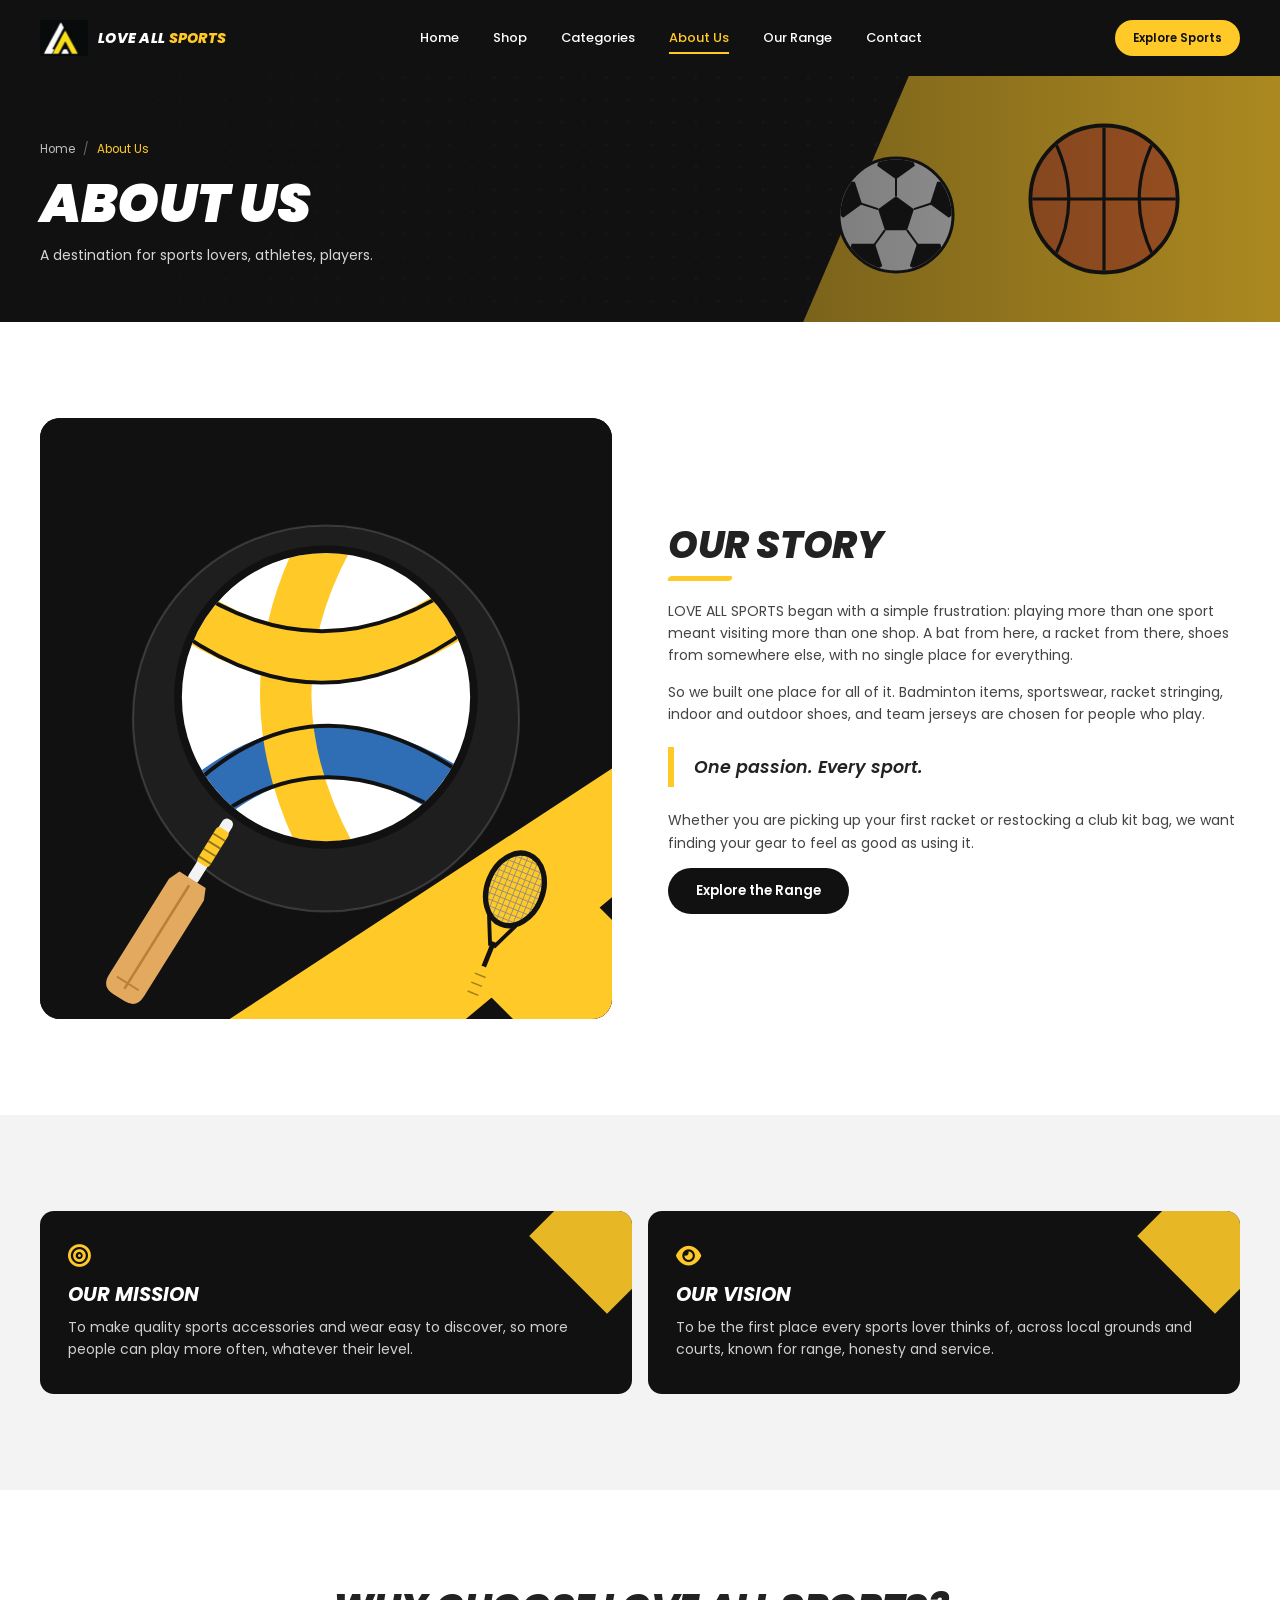
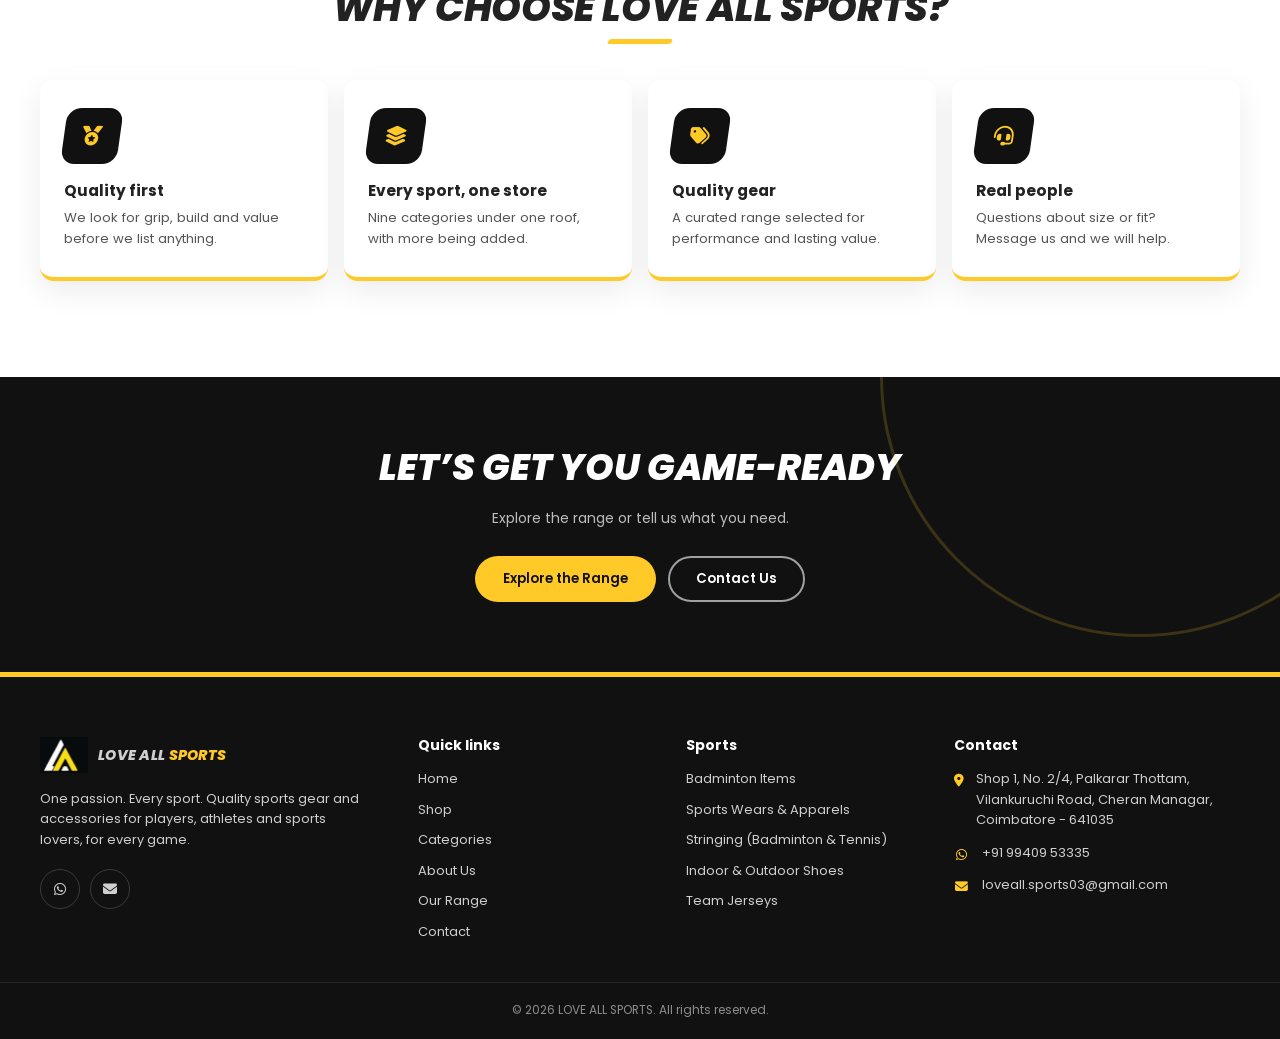
==== commit 9c868395: "Changes Made" ====
--- a/pages/about.html
+++ b/pages/about.html
@@ -4,10 +4,10 @@
 <meta charset="UTF-8">
 <meta name="viewport" content="width=device-width, initial-scale=1, viewport-fit=cover">
 <title>About Us | LOVE ALL SPORTS</title>
-<meta name="description" content="LOVE ALL SPORTS is a destination for sports lovers, athletes and fitness enthusiasts. Learn our story, mission and vision.">
+<meta name="description" content="LOVE ALL SPORTS is a destination for sports lovers and athletes. Learn our story, mission and vision.">
 <meta name="theme-color" content="#111111">
 <meta property="og:title" content="About Us | LOVE ALL SPORTS">
-<meta property="og:description" content="LOVE ALL SPORTS is a destination for sports lovers, athletes and fitness enthusiasts. Learn our story, mission and vision.">
+<meta property="og:description" content="LOVE ALL SPORTS is a destination for sports lovers and athletes. Learn our story, mission and vision.">
 <meta property="og:type" content="website">
 <link rel="icon" type="image/png" href="../assets/icons/favicon.png">
 <link rel="preconnect" href="https://fonts.googleapis.com">
@@ -17,7 +17,15 @@
 <link rel="stylesheet" href="../css/style.css">
 <link rel="stylesheet" href="../css/pages.css">
 <link rel="stylesheet" href="../css/responsive.css">
-<script>document.documentElement.classList.add('js');</script>
+<script>
+document.documentElement.classList.add('js');
+try {
+  if (!sessionStorage.getItem('lasIntroSeen')) {
+    document.documentElement.classList.add('intro');
+    sessionStorage.setItem('lasIntroSeen', '1');
+  }
+} catch (error) {}
+</script>
 </head>
 <body data-root="../" data-page="about">
 <a class="skip-link" href="#main">Skip to content</a>
@@ -43,7 +51,7 @@
   <div class="container">
     <ol class="breadcrumb" aria-label="Breadcrumb"><li><a href="../index.html">Home</a></li><li><span aria-current="page">About Us</span></li></ol>
     <h1>About Us</h1>
-    <p>A destination for sports lovers, athletes, players and fitness enthusiasts.</p>
+    <p>A destination for sports lovers, athletes, players.</p>
   </div>
 </section>
 <section class="section">
@@ -52,7 +60,7 @@
     <div class="split-text story reveal">
       <h2 class="section-title">Our story</h2>
       <p>LOVE ALL SPORTS began with a simple frustration: playing more than one sport meant visiting more than one shop. A bat from here, a racket from there, shoes from somewhere else, with no single place for everything.</p>
-      <p>So we built one place for all of it. Cricket, football, volleyball, badminton, basketball, tennis and gym gear sit side by side, chosen for people who actually play.</p>
+      <p>So we built one place for all of it. Badminton items, sportswear, racket stringing, indoor and outdoor shoes, and team jerseys are chosen for people who play.</p>
       <div class="pull-quote">One passion. Every sport.</div>
       <p>Whether you are picking up your first racket or restocking a club kit bag, we want finding your gear to feel as good as using it.</p>
       <a class="btn btn-dark" href="../pages/products.html">Explore the Range</a>
@@ -64,7 +72,7 @@
   <div class="container">
     <div class="mv-grid">
       <div class="mv-card reveal"><i class="fa-solid fa-bullseye"></i><h3>Our mission</h3><p>To make quality sports accessories and wear easy to discover, so more people can play more often, whatever their level.</p></div>
-      <div class="mv-card reveal"><i class="fa-solid fa-eye"></i><h3>Our vision</h3><p>To be the first place every sports lover thinks of, from the local ground to the gym, known for range, honesty and service.</p></div>
+      <div class="mv-card reveal"><i class="fa-solid fa-eye"></i><h3>Our vision</h3><p>To be the first place every sports lover thinks of, across local grounds and courts, known for range, honesty and service.</p></div>
     </div>
   </div>
 </section>
@@ -87,7 +95,7 @@
   <div class="container footer-grid">
     <div>
       <a class="logo" href="../index.html" aria-label="LOVE ALL SPORTS home"><img src="../assets/images/logo/logo-mark.png" alt="" width="48" height="36"><span class="logo-text">LOVE ALL <b>SPORTS</b></span></a>
-      <p style="margin-top:16px">One passion. Every sport. Quality sports gear and accessories for players, athletes and fitness lovers, for every game.</p>
+      <p style="margin-top:16px">One passion. Every sport. Quality sports gear and accessories for players, athletes and sports lovers, for every game.</p>
       <div class="socials">
         <a href="#" data-whatsapp aria-label="WhatsApp"><i class="fa-brands fa-whatsapp"></i></a>
         <a href="mailto:loveall.sports03@gmail.com" aria-label="Email love all sports"><i class="fa-solid fa-envelope"></i></a>
@@ -106,7 +114,7 @@
     </div>
     <div>
       <h4>Sports</h4>
-      <ul class="footer-links"><li><a href="../pages/products.html?cat=cricket">Cricket Accessories</a></li><li><a href="../pages/products.html?cat=football">Football Accessories</a></li><li><a href="../pages/products.html?cat=volleyball">Volleyball Accessories</a></li><li><a href="../pages/products.html?cat=badminton">Badminton Accessories</a></li><li><a href="../pages/products.html?cat=basketball">Basketball Accessories</a></li><li><a href="../pages/products.html?cat=tennis">Tennis Accessories</a></li><li><a href="../pages/products.html?cat=fitness">Fitness & Gym</a></li><li><a href="../pages/products.html?cat=accessories">Sports Accessories</a></li><li><a href="../pages/products.html?cat=sports-wear">Sports Wear</a></li></ul>
+      <ul class="footer-links"><li><a href="../pages/products.html?cat=badminton">Badminton Items</a></li><li><a href="../pages/products.html?cat=sports-wear">Sports Wears &amp; Apparels</a></li><li><a href="../pages/products.html?cat=stringing">Stringing (Badminton &amp; Tennis)</a></li><li><a href="../pages/products.html?cat=shoes">Indoor &amp; Outdoor Shoes</a></li><li><a href="../pages/products.html?cat=team-jerseys">Team Jerseys</a></li></ul>
     </div>
     <div>
       <h4>Contact</h4>
--- a/css/style.css
+++ b/css/style.css
@@ -93,8 +93,8 @@
 .product-grid { display: grid; grid-template-columns: repeat(2, 1fr); gap: 14px; }
 .product-card { background: var(--white); border-radius: var(--radius); overflow: hidden; border: 1px solid var(--line); display: flex; flex-direction: column; transition: transform .35s var(--ease), box-shadow .35s var(--ease), border-color .35s; }
 .product-card:hover { transform: translateY(-6px); box-shadow: var(--shadow-lg); border-color: var(--yellow); }
-.pc-media { position: relative; background: var(--gray); aspect-ratio: 1 / 1; overflow: hidden; cursor: pointer; }
-.pc-media img { width: 100%; height: 100%; object-fit: cover; transition: transform .5s var(--ease); }
+.pc-media { position: relative; background: #fff; aspect-ratio: 1 / 1; overflow: hidden; cursor: pointer; }
+.pc-media img { width: 100%; height: 100%; object-fit: contain; transition: transform .5s var(--ease); }
 .product-card:hover .pc-media img { transform: scale(1.07); }
 .badge { position: absolute; top: 10px; left: 10px; background: var(--black); color: var(--yellow); font-size: .72rem; font-weight: 700; padding: 4px 10px; border-radius: 999px; z-index: 2; }
 .badge.new { left: auto; right: 10px; background: var(--yellow); color: var(--black); }
@@ -185,33 +185,44 @@
 .js .reveal { opacity: 0; transform: translateY(26px); transition: opacity .7s var(--ease), transform .7s var(--ease); }
 .js .reveal.in { opacity: 1; transform: none; }
 
-/* Centered two-second logo intro before showing the page */
-.js body::before,
-.js body::after { content: ""; position: fixed; pointer-events: none; }
-.js body::before { inset: 0; z-index: 9998; background: #070b0b; animation: intro-screen 2s ease forwards; }
-.js body::after {
+/* Opening intro reveals the supplied artwork piece by piece. */
+.intro-screen { display: none; }
+.js.intro .intro-screen {
+  position: fixed;
+  inset: 0;
   z-index: 9999;
-  top: 50%;
-  left: 50%;
-  width: 156px;
-  height: 118px;
-  background: url("../assets/images/logo/logo-mark.png") center / contain no-repeat;
-  animation: intro-mark 2s cubic-bezier(.2, .7, .2, 1) forwards;
-}
-@keyframes intro-screen {
-  0%, 82% { opacity: 1; visibility: visible; }
-  100% { opacity: 0; visibility: hidden; }
-}
-@keyframes intro-mark {
-  0% { opacity: 0; transform: translate(-50%, -50%) scale(.62) rotate(-10deg); }
-  24% { opacity: 1; transform: translate(-50%, -50%) scale(1.08) rotate(2deg); }
-  40%, 78% { opacity: 1; transform: translate(-50%, -50%) scale(1) rotate(0); }
-  100% { opacity: 0; transform: translate(-50%, -50%) scale(1.06) rotate(0); }
-}
+  display: grid;
+  place-items: center;
+  overflow: hidden;
+  background: #000;
+  pointer-events: none;
+  animation: intro-screen-out .55s ease 3.2s forwards;
+}
+.intro-canvas { position: relative; width: min(60vw, 120vh); aspect-ratio: 2 / 1; overflow: hidden; background: #000; }
+.intro-piece {
+  position: absolute;
+  inset: 0;
+  display: block;
+  background: url("../assets/images/banners/opening-badminton-players.png") center / 100% 100% no-repeat;
+  opacity: 0;
+}
+.intro-player-left { clip-path: inset(8% 82% 34% 3%); animation: intro-from-left .55s cubic-bezier(.2, .7, .2, 1) .15s forwards; }
+.intro-player-right { clip-path: polygon(73% 14%, 97% 14%, 97% 67%, 80% 67%, 80% 30%, 76% 30%, 76% 27%, 73% 27%); animation: intro-right-reveal .55s ease .8s forwards; }
+.intro-wordmark { clip-path: inset(18% 25% 12% 17%); animation: intro-wordmark .65s cubic-bezier(.2, .7, .2, 1) 1.45s forwards; }
+.intro-top-mark { clip-path: inset(4% 48% 80% 42%); animation: intro-from-top .55s cubic-bezier(.2, .7, .2, 1) 2.2s forwards; }
+@keyframes intro-screen-out { to { opacity: 0; visibility: hidden; } }
+@keyframes intro-from-left { to { opacity: 1; transform: translateX(0); } from { transform: translateX(-32px); } }
+@keyframes intro-right-reveal { from { opacity: 0; } to { opacity: 1; } }
+@keyframes intro-wordmark { from { opacity: 0; transform: scale(.94); } to { opacity: 1; transform: scale(1); } }
+@keyframes intro-from-top { from { opacity: 0; transform: translateY(-24px); } to { opacity: 1; transform: translateY(0); } }
 
 @media (prefers-reduced-motion: reduce) {
   html { scroll-behavior: auto; }
   *, *::before, *::after { animation-duration: .01ms !important; transition-duration: .01ms !important; }
   .js .reveal { opacity: 1; transform: none; }
-  .js body::before, .js body::after { display: none; }
-}
+  .js.intro .intro-screen { display: none; }
+}
+
+@media (max-width: 600px) {
+  .intro-canvas { width: 75vw; }
+}
--- a/css/pages.css
+++ b/css/pages.css
@@ -4,9 +4,11 @@
 
 /* ---------- Hero ---------- */
 .hero { position: relative; min-height: calc(100vh - var(--header-h)); min-height: calc(100svh - var(--header-h)); display: flex; align-items: center; background: var(--black); color: var(--white); overflow: hidden; }
-.hero-bg { position: absolute; inset: 0; background: url("../assets/images/banners/hero.svg") 70% center / cover no-repeat; transform: scale(1.06); animation: heroZoom 2.2s var(--ease) forwards; }
-.hero::before { content: ""; position: absolute; inset: 0; z-index: 1; background: linear-gradient(90deg, rgba(17, 17, 17, .94) 0%, rgba(17, 17, 17, .78) 55%, rgba(17, 17, 17, .35) 100%); }
+.hero-bg { position: absolute; inset: 0; background: url("../assets/images/banners/dramatic-yellow-badminton-gear.png") 70% center / cover no-repeat; transform: scale(1.06); animation: heroZoom 2.2s var(--ease) forwards; }
+.hero::before { content: ""; position: absolute; inset: 0; z-index: 1; background: linear-gradient(90deg, rgba(8, 11, 14, .99) 0%, rgba(8, 11, 14, .99) 48%, rgba(8, 11, 14, .96) 58%, rgba(8, 11, 14, .42) 82%, rgba(8, 11, 14, .24) 100%); }
 .hero-inner { position: relative; z-index: 2; padding-top: 56px; padding-bottom: 96px; }
+.hero-eyebrow { display: flex; align-items: center; gap: 16px; width: fit-content; margin: 0 0 22px; color: var(--white); font-size: .78rem; font-weight: 600; letter-spacing: .28em; text-transform: uppercase; }
+.hero-eyebrow::before, .hero-eyebrow::after { content: ""; width: 42px; height: 2px; background: var(--yellow); }
 .hero-title { font-size: clamp(2.7rem, 11.5vw, 6.4rem); font-weight: 900; font-style: italic; text-transform: uppercase; line-height: .95; letter-spacing: -.02em; margin: 0 0 22px; }
 .hero-title span { display: block; opacity: 0; transform: translateX(-40px) skewX(-6deg); animation: slideIn .8s var(--ease) forwards; }
 .hero-title span:nth-child(2) { color: var(--yellow); animation-delay: .22s; }
@@ -16,11 +18,13 @@
 @keyframes fadeUp { from { opacity: 0; transform: translateY(20px); } to { opacity: 1; transform: none; } }
 @keyframes heroZoom { to { transform: scale(1); } }
 
-.ticker { background: var(--yellow); color: var(--black); overflow: hidden; border-block: 3px solid var(--black); }
-.ticker-track { display: flex; width: max-content; animation: ticker 32s linear infinite; }
+.ticker { background: var(--yellow); color: var(--black); overflow-x: auto; overflow-y: hidden; border-block: 3px solid var(--black); scrollbar-width: thin; -webkit-overflow-scrolling: touch; scroll-behavior: smooth; }
+.ticker::-webkit-scrollbar { height: 6px; }
+.ticker::-webkit-scrollbar-thumb { background: var(--black); border-radius: 999px; }
+.ticker:focus-visible { outline-color: var(--black); outline-offset: -4px; }
+.ticker-track { display: flex; width: max-content; }
 .ticker-track span { padding: 12px 28px; font-weight: 800; font-style: italic; text-transform: uppercase; font-size: .95rem; white-space: nowrap; }
 .ticker-track span::after { content: "/"; margin-left: 56px; opacity: .45; }
-@keyframes ticker { to { transform: translateX(-50%); } }
 
 /* ---------- Category cards ---------- */
 .cat-grid { display: grid; grid-template-columns: repeat(2, 1fr); gap: 14px; }
@@ -54,6 +58,7 @@
 
 /* ---------- Offers ---------- */
 .offer-banner { position: relative; border-radius: 20px; overflow: hidden; background: var(--black) url("../assets/images/banners/offer.svg") center / cover no-repeat; color: var(--white); padding: 44px 26px; display: grid; gap: 22px; }
+.feature-about { overflow: hidden; border-radius: 20px; background: var(--white); }
 .offer-banner h2 { font-size: clamp(2rem, 7vw, 3.6rem); font-weight: 900; font-style: italic; text-transform: uppercase; margin: 0; line-height: 1; }
 .offer-banner h2 em { font-style: italic; color: var(--yellow); }
 .offer-banner p { max-width: 460px; color: #d6d6d6; margin: 0; }
@@ -71,6 +76,8 @@
 /* ---------- About preview / about page ---------- */
 .split { display: grid; gap: 34px; align-items: center; }
 .split-media { position: relative; border-radius: 20px; overflow: hidden; background: var(--black); }
+.feature-about .split-media { border-radius: 0; }
+.feature-about .split-media img { aspect-ratio: 1670 / 938; object-fit: cover; }
 .split-media img { width: 100%; aspect-ratio: 4 / 4.2; object-fit: cover; }
 .split-media::after { content: ""; position: absolute; right: -40px; bottom: -40px; width: 140px; height: 140px; background: var(--yellow); transform: rotate(45deg); }
 .split-text p { color: #444; }
--- a/css/responsive.css
+++ b/css/responsive.css
@@ -9,6 +9,40 @@
   .logo img { width: 40px; height: 30px; }
   .container { padding: 0 16px; }
   .pc-actions .btn { font-size: .78rem; padding: 9px 8px; }
+}
+
+/* Home sport cards scroll manually in one horizontal row */
+#categories .cat-grid {
+  display: flex;
+  gap: 18px;
+  overflow-x: auto;
+  padding: 4px 20px 18px;
+  margin: 0 -20px;
+  scroll-snap-type: x mandatory;
+  scrollbar-width: thin;
+  -webkit-overflow-scrolling: touch;
+}
+#categories .cat-card {
+  flex: 0 0 min(75vw, 280px);
+  scroll-snap-align: start;
+}
+#offers #newGrid {
+  display: flex;
+  gap: 18px;
+  overflow-x: auto;
+  padding: 4px 20px 18px;
+  margin: 0 -20px;
+  scroll-snap-type: x mandatory;
+  scrollbar-width: thin;
+  -webkit-overflow-scrolling: touch;
+}
+#offers #newGrid .product-card {
+  flex: 0 0 min(75vw, 280px);
+  scroll-snap-align: start;
+}
+@media (min-width: 768px) {
+  #categories .cat-card,
+  #offers #newGrid .product-card { flex-basis: 250px; }
 }
 
 /* Compact footer columns on phones */
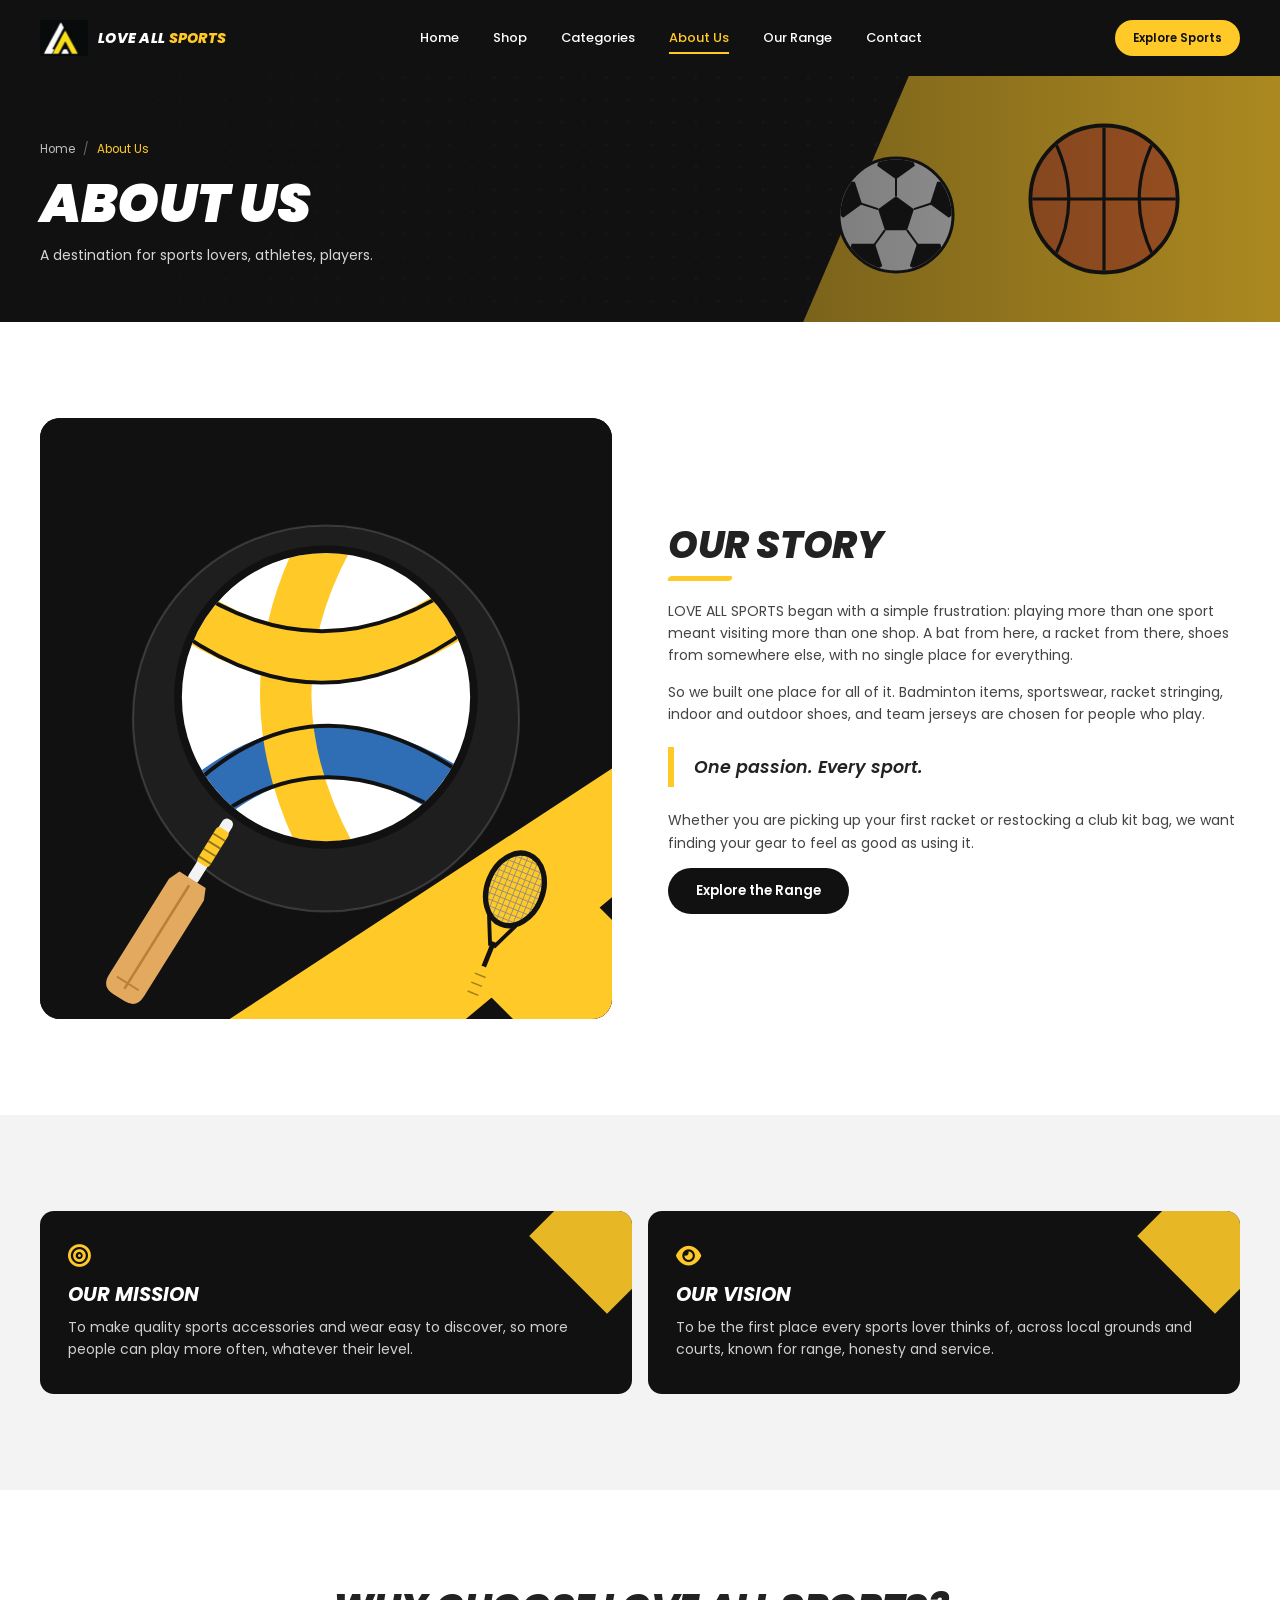
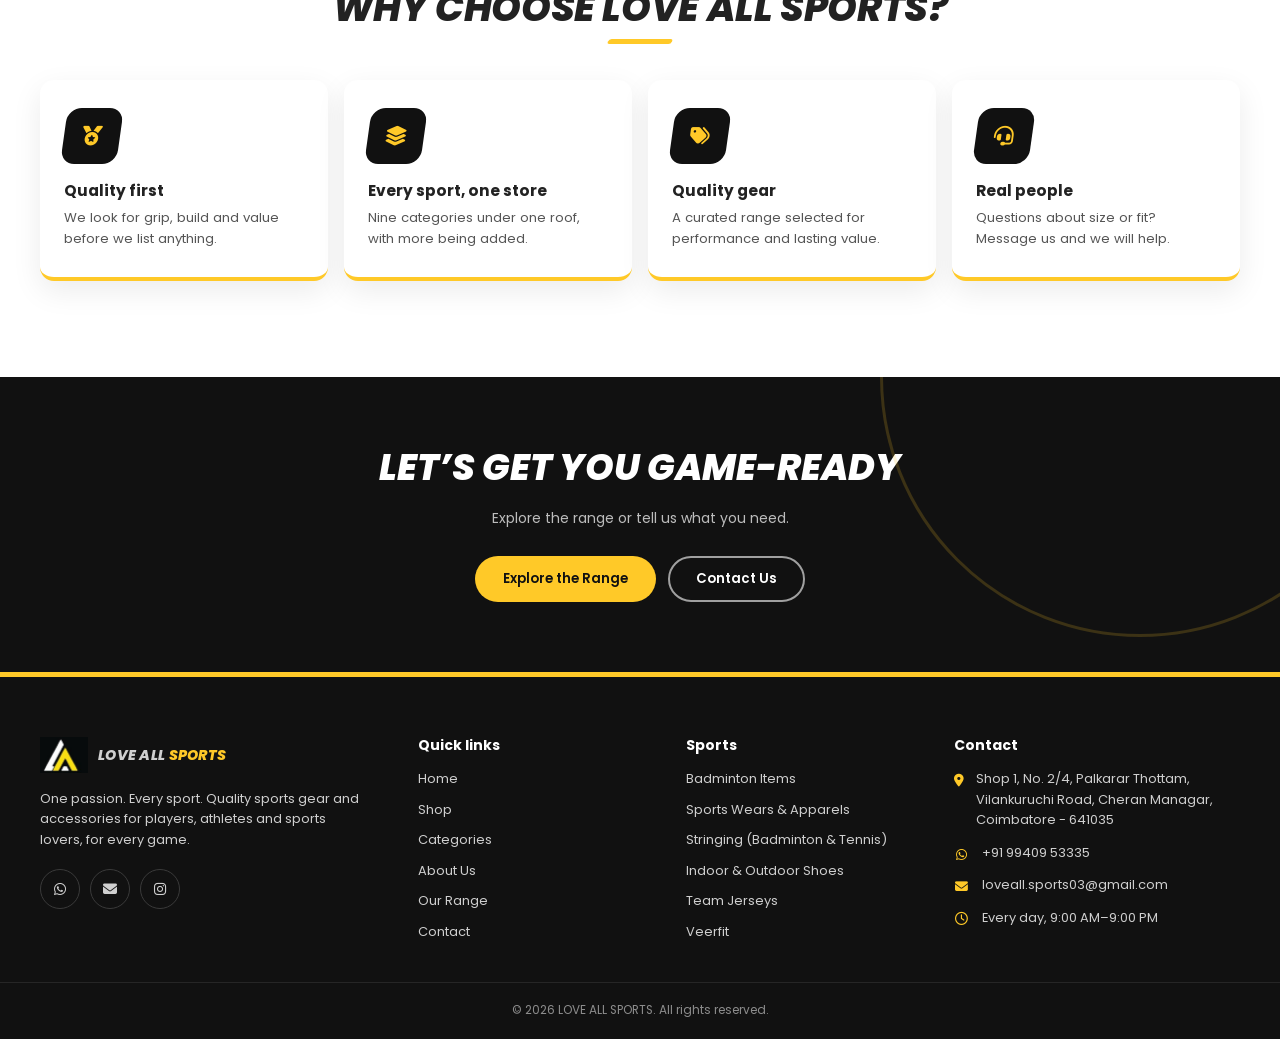
==== commit a0781624: "New Brand Added" ====
--- a/pages/about.html
+++ b/pages/about.html
@@ -99,6 +99,7 @@
       <div class="socials">
         <a href="#" data-whatsapp aria-label="WhatsApp"><i class="fa-brands fa-whatsapp"></i></a>
         <a href="mailto:loveall.sports03@gmail.com" aria-label="Email love all sports"><i class="fa-solid fa-envelope"></i></a>
+        <a href="https://www.instagram.com/loveallsportscbe/" target="_blank" rel="noopener noreferrer" aria-label="Instagram @loveallsportscbe"><i class="fa-brands fa-instagram"></i></a>
       </div>
     </div>
     <div>
@@ -114,7 +115,7 @@
     </div>
     <div>
       <h4>Sports</h4>
-      <ul class="footer-links"><li><a href="../pages/products.html?cat=badminton">Badminton Items</a></li><li><a href="../pages/products.html?cat=sports-wear">Sports Wears &amp; Apparels</a></li><li><a href="../pages/products.html?cat=stringing">Stringing (Badminton &amp; Tennis)</a></li><li><a href="../pages/products.html?cat=shoes">Indoor &amp; Outdoor Shoes</a></li><li><a href="../pages/products.html?cat=team-jerseys">Team Jerseys</a></li></ul>
+      <ul class="footer-links"><li><a href="../pages/products.html?cat=badminton">Badminton Items</a></li><li><a href="../pages/products.html?cat=sports-wear">Sports Wears &amp; Apparels</a></li><li><a href="../pages/products.html?cat=stringing">Stringing (Badminton &amp; Tennis)</a></li><li><a href="../pages/products.html?cat=shoes">Indoor &amp; Outdoor Shoes</a></li><li><a href="../pages/products.html?cat=team-jerseys">Team Jerseys</a></li><li><a href="../pages/products.html?cat=veerfit">Veerfit</a></li></ul>
     </div>
     <div>
       <h4>Contact</h4>
@@ -122,6 +123,7 @@
         <li><i class="fa-solid fa-location-dot"></i><span>Shop 1, No. 2/4, Palkarar Thottam, Vilankuruchi Road, Cheran Managar, Coimbatore - 641035</span></li>
         <li><i class="fa-brands fa-whatsapp"></i><a href="#" data-whatsapp>+91 99409 53335</a></li>
         <li><i class="fa-solid fa-envelope"></i><a href="#" data-email>loveall.sports03@gmail.com</a></li>
+        <li><i class="fa-regular fa-clock"></i><span>Every day, 9:00 AM–9:00 PM</span></li>
       </ul>
     </div>
   </div>
--- a/css/style.css
+++ b/css/style.css
@@ -96,11 +96,21 @@
 .pc-media { position: relative; background: #fff; aspect-ratio: 1 / 1; overflow: hidden; cursor: pointer; }
 .pc-media img { width: 100%; height: 100%; object-fit: contain; transition: transform .5s var(--ease); }
 .product-card:hover .pc-media img { transform: scale(1.07); }
+.pc-media img.pc-package { position: absolute; z-index: 2; right: 10px; bottom: 10px; width: 28%; height: 28%; object-fit: contain; border: 1px solid var(--line); border-radius: 10px; background: #fff; box-shadow: var(--shadow); }
+.product-card:hover .pc-media img.pc-package { transform: scale(1.03); }
 .badge { position: absolute; top: 10px; left: 10px; background: var(--black); color: var(--yellow); font-size: .72rem; font-weight: 700; padding: 4px 10px; border-radius: 999px; z-index: 2; }
 .badge.new { left: auto; right: 10px; background: var(--yellow); color: var(--black); }
 .pc-body { padding: 14px; display: flex; flex-direction: column; gap: 6px; flex: 1; }
 .pc-cat { font-size: .74rem; font-weight: 600; color: var(--muted); }
 .pc-name { font-size: .95rem; font-weight: 600; margin: 0; line-height: 1.3; }
+.veerfit-popup-backdrop { position: fixed; inset: 0; z-index: 10020; display: none; align-items: center; justify-content: center; padding: 18px; background: rgba(0, 0, 0, .72); }
+.veerfit-popup-backdrop.is-open { display: flex; }
+.veerfit-popup { position: relative; width: min(560px, 100%); max-height: min(90vh, 900px); overflow-y: auto; padding: clamp(18px, 4vw, 30px); border-radius: 22px; background: #050505; color: var(--black); box-shadow: 0 24px 80px rgba(0, 0, 0, .35); }
+.veerfit-popup-close { position: absolute; top: 14px; right: 14px; display: grid; place-items: center; width: 42px; height: 42px; border: 1px solid var(--line); border-radius: 50%; background: var(--white); color: var(--black); font-size: 1.1rem; transition: background .2s, color .2s; }
+.veerfit-popup-close:hover { background: var(--black); color: var(--white); }
+.veerfit-popup-logo { display: block; width: 100%; height: auto; border-radius: 8px; }
+.veerfit-popup-actions { display: flex; justify-content: center; margin-top: 16px; }
+.veerfit-popup-close:focus-visible, .veerfit-popup-actions a:focus-visible { outline: 3px solid var(--yellow); outline-offset: 3px; }
 .stars { color: var(--yellow-dark); font-size: .75rem; display: flex; gap: 2px; align-items: center; }
 .stars small { color: var(--muted); margin-left: 6px; font-size: .74rem; }
 .price { display: flex; align-items: baseline; gap: 8px; flex-wrap: wrap; margin-top: auto; padding-top: 4px; }
@@ -224,5 +234,5 @@
 }
 
 @media (max-width: 600px) {
-  .intro-canvas { width: 75vw; }
-}
+  .intro-canvas { width: 55vw; }
+}
